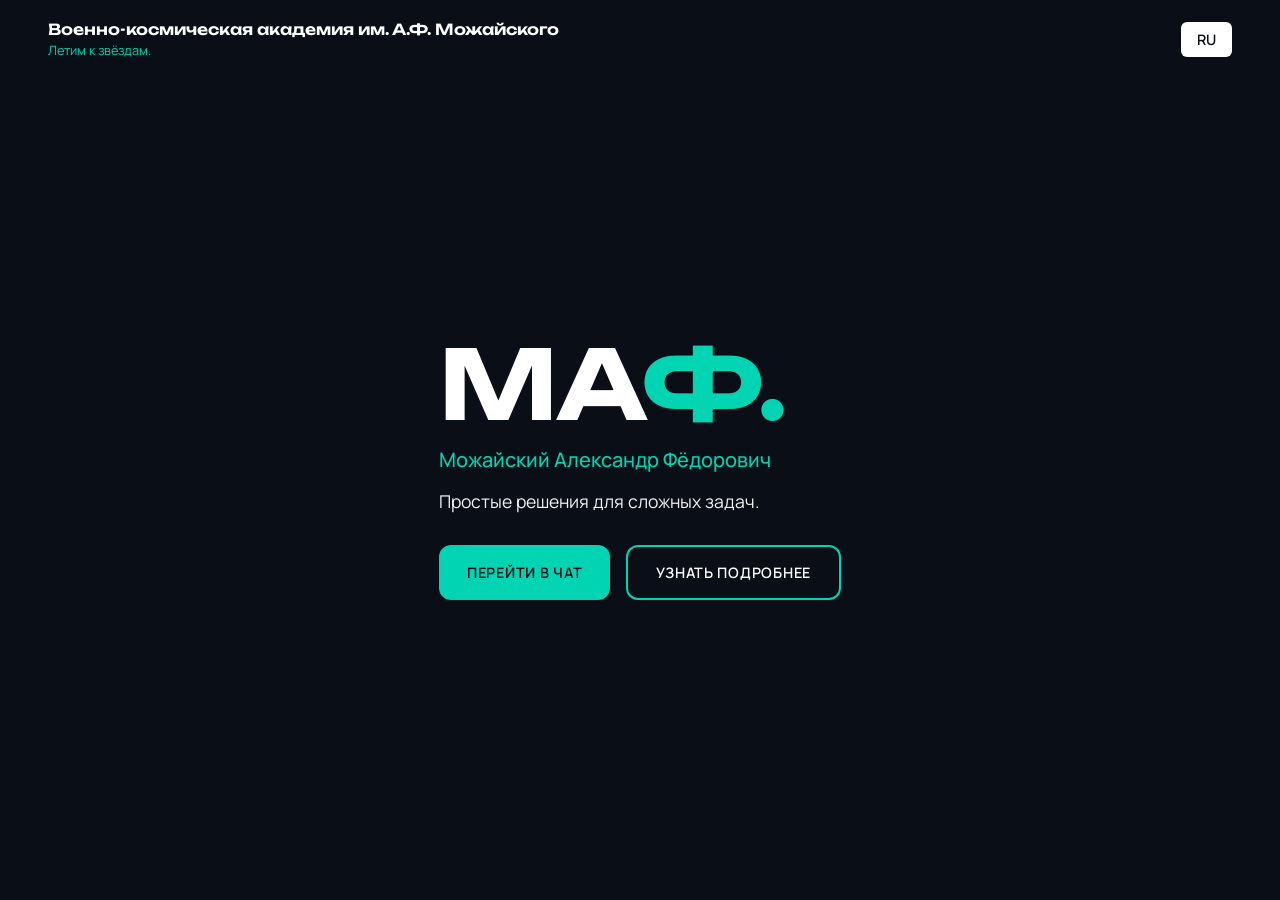
==== cmd/server/static/index.html @ b03afdb4 "111" ====
<!DOCTYPE html>
<html lang="ru">
<head>
  <meta charset="UTF-8" />
  <meta name="viewport" content="width=device-width, initial-scale=1.0" />
  <title>Военно-космическая академия им. А.Ф. Можайского</title>
  <link rel="preconnect" href="https://fonts.googleapis.com" />
  <link rel="preconnect" href="https://fonts.gstatic.com" crossorigin />
  <link href="https://fonts.googleapis.com/css2?family=Unbounded:wght@400;600;700&family=Manrope:wght@400;500;600&display=swap" rel="stylesheet" />
  <link rel="stylesheet" href="styles.css" />
</head>
<body>
  <!-- Экран: лендинг -->
  <div class="screen screen--landing" id="screen-landing">
    <header class="header">
      <div class="header__logo">
        <div class="logo-text">
          <span class="logo-title">Военно-космическая академия им. А.Ф. Можайского</span>
          <span class="logo-tagline">Летим к звёздам.</span>
        </div>
      </div>
      <div class="header__lang">
        <button type="button" class="lang-btn" aria-label="Язык">RU</button>
      </div>
    </header>

    <main class="hero">
      <section class="hero__content">
        <h1 class="hero__title">
          <span class="hero__title-ma">МА</span><span class="hero__title-f">Ф.</span>
        </h1>
        <p class="hero__subtitle">Можайский Александр Фёдорович</p>
        <p class="hero__desc">Простые решения для сложных задач.</p>
        <div class="hero__actions">
          <button type="button" class="btn btn--primary" id="btn-go-chat">ПЕРЕЙТИ В ЧАТ</button>
          <button type="button" class="btn btn--outline">УЗНАТЬ ПОДРОБНЕЕ</button>
        </div>
      </section>
    </main>
  </div>

  <!-- Экран: чат -->
  <div class="screen screen--chat" id="screen-chat" hidden>
    <header class="chat-header">
      <button type="button" class="chat-header__back" id="close-chat" aria-label="Назад">
        <svg width="24" height="24" viewBox="0 0 24 24" fill="none" stroke="currentColor" stroke-width="2"><path d="M19 12H5M12 19l-7-7 7-7"/></svg>
        Назад
      </button>
      <span class="chat-header__title">Чат с МАФ</span>
    </header>
    <div class="chat__messages" id="chat-messages">
      <div class="msg msg--bot">
        <span class="msg__text">Здравствуйте! Задайте вопрос — постараюсь помочь. Голосом: скажите «старт» — начнётся запись, «стоп» — отправится в чат и прозвучит ответ.</span>
      </div>
    </div>
    <form class="chat__form" id="chat-form">
      <button type="button" class="chat__voice" id="chat-voice" aria-label="старт — запись, стоп — отправить" title="старт — начать запись, стоп — отправить в чат">
        <svg width="24" height="24" viewBox="0 0 24 24" fill="none" stroke="currentColor" stroke-width="2"><path d="M12 1a3 3 0 0 0-3 3v8a3 3 0 0 0 6 0V4a3 3 0 0 0-3-3z"/><path d="M19 10v2a7 7 0 0 1-14 0v-2M12 19v4M8 23h8"/></svg>
      </button>
      <textarea class="chat__input" id="chat-input" placeholder="Введите сообщение или нажмите микрофон и говорите..." rows="1" maxlength="2000"></textarea>
      <button type="submit" class="chat__send" aria-label="Отправить">
        <svg width="24" height="24" viewBox="0 0 24 24" fill="none" stroke="currentColor" stroke-width="2"><path d="M22 2L11 13M22 2l-7 20-4-9-9-4 20-7z"/></svg>
      </button>
    </form>
  </div>

  <script src="main.js"></script>
</body>
</html>
---- cmd/server/static/styles.css ----
:root {
  --bg-dark: #0a0e17;
  --bg-card: #0f1623;
  --text: #ffffff;
  --accent: #00d4b2;
  --accent-dim: rgba(0, 212, 178, 0.15);
  --nav-hover: rgba(255, 255, 255, 0.85);
  --font-display: "Unbounded", sans-serif;
  --font-body: "Manrope", sans-serif;
}

*,
*::before,
*::after {
  box-sizing: border-box;
}

html {
  font-size: 16px;
  height: 100%;
  overflow: hidden;
  position: fixed;
  width: 100%;
}

body {
  margin: 0;
  height: 100vh;
  max-height: 100vh;
  overflow: hidden;
  position: fixed;
  width: 100%;
  top: 0;
  left: 0;
  font-family: var(--font-body);
  color: var(--text);
  background: var(--bg-dark);
  touch-action: pan-x pan-y;
}

/* Экраны: только один виден */
.screen {
  position: fixed;
  inset: 0;
  width: 100%;
  height: 100vh;
  overflow: hidden;
  display: flex;
  flex-direction: column;
}

.screen--chat {
  display: none;
  background: var(--bg-dark);
}

.screen--chat.is-active {
  display: flex;
}

.screen--landing {
  display: flex;
  flex-direction: column;
}

.screen--landing.is-hidden {
  display: none;
}

/* ----- Header ----- */
.header {
  position: fixed;
  top: 0;
  left: 0;
  right: 0;
  z-index: 100;
  display: flex;
  align-items: center;
  justify-content: space-between;
  padding: 1.25rem 3rem;
  background: linear-gradient(to bottom, rgba(10, 14, 23, 0.95) 0%, transparent 100%);
}

.header__logo {
  display: flex;
  align-items: center;
  gap: 1rem;
}

.logo-text {
  display: flex;
  flex-direction: column;
}

.logo-title {
  font-family: var(--font-display);
  font-weight: 600;
  font-size: 0.95rem;
  line-height: 1.25;
  color: var(--text);
}

.logo-tagline {
  font-size: 0.8rem;
  color: var(--accent);
  margin-top: 0.15rem;
}

.header__lang .lang-btn {
  background: var(--text);
  color: var(--bg-dark);
  border: none;
  padding: 0.5rem 1rem;
  border-radius: 6px;
  font-family: var(--font-body);
  font-weight: 600;
  font-size: 0.9rem;
  cursor: pointer;
  transition: opacity 0.2s;
}

.header__lang .lang-btn:hover {
  opacity: 0.9;
}

/* ----- Hero ----- */
.screen--landing .hero {
  flex: 1;
  min-height: 0;
  display: flex;
  align-items: center;
  padding: 6rem 3rem 4rem;
  max-width: 700px;
  margin: 0 auto;
  overflow: hidden;
}

.hero__content {
  position: relative;
  z-index: 2;
}

.hero__title {
  margin: 0 0 0.5rem;
  font-family: var(--font-display);
  font-weight: 700;
  font-size: clamp(3.5rem, 8vw, 6rem);
  line-height: 1.1;
  letter-spacing: -0.02em;
}

.hero__title-ma {
  color: var(--text);
}

.hero__title-f {
  color: var(--accent);
}

.hero__subtitle {
  margin: 0 0 1rem;
  font-size: 1.25rem;
  color: var(--accent);
  font-weight: 500;
}

.hero__desc {
  margin: 0 0 2rem;
  font-size: 1.1rem;
  color: var(--text);
  opacity: 0.95;
}

.hero__actions {
  display: flex;
  flex-wrap: wrap;
  gap: 1rem;
}

.btn {
  display: inline-block;
  padding: 1rem 1.75rem;
  border-radius: 12px;
  font-family: var(--font-body);
  font-weight: 600;
  font-size: 0.9rem;
  letter-spacing: 0.05em;
  text-decoration: none;
  transition: transform 0.2s, box-shadow 0.2s;
  cursor: pointer;
  border: none;
}

.btn:hover {
  transform: translateY(-2px);
}

.btn--primary {
  background: var(--accent);
  color: var(--bg-dark);
  border: none;
}

.btn--primary:hover {
  box-shadow: 0 8px 24px var(--accent-dim);
}

.btn--outline {
  background: transparent;
  color: var(--text);
  border: 2px solid var(--accent);
}

.btn--outline:hover {
  box-shadow: 0 0 20px var(--accent-dim);
}

/* ----- Чат ----- */
.chat-header {
  display: flex;
  align-items: center;
  gap: 1rem;
  padding: 1rem 1.5rem;
  background: var(--bg-card);
  border-bottom: 1px solid rgba(255, 255, 255, 0.08);
  flex-shrink: 0;
}

.chat-header__back {
  display: inline-flex;
  align-items: center;
  gap: 0.5rem;
  background: none;
  border: none;
  color: var(--accent);
  font-family: var(--font-body);
  font-size: 0.95rem;
  cursor: pointer;
  padding: 0.4rem 0;
  transition: opacity 0.2s;
}

.chat-header__back:hover {
  opacity: 0.9;
}

.chat-header__title {
  font-family: var(--font-display);
  font-weight: 600;
  font-size: 1.1rem;
}

.chat__messages {
  flex: 1;
  min-height: 0;
  overflow-y: auto;
  padding: 1rem 1.5rem;
  display: flex;
  flex-direction: column;
  gap: 1rem;
}

.msg {
  max-width: 85%;
  padding: 0.75rem 1rem;
  border-radius: 12px;
  line-height: 1.45;
}

.msg--bot {
  align-self: flex-start;
  background: var(--bg-card);
  border: 1px solid rgba(255, 255, 255, 0.06);
}

.msg--user {
  align-self: flex-end;
  background: var(--accent-dim);
  border: 1px solid rgba(0, 212, 178, 0.3);
  color: var(--text);
}

.msg__text {
  white-space: pre-wrap;
  word-break: break-word;
}

.chat__form {
  flex-shrink: 0;
  display: flex;
  gap: 0.75rem;
  padding: 1rem 1.5rem;
  background: var(--bg-card);
  border-top: 1px solid rgba(255, 255, 255, 0.08);
  align-items: flex-end;
}

.chat__input {
  flex: 1;
  min-height: 44px;
  max-height: 120px;
  padding: 0.75rem 1rem;
  border-radius: 12px;
  border: 1px solid rgba(255, 255, 255, 0.15);
  background: rgba(255, 255, 255, 0.05);
  color: var(--text);
  font-family: var(--font-body);
  font-size: 1rem;
  resize: none;
  transition: border-color 0.2s;
}

.chat__input::placeholder {
  color: rgba(255, 255, 255, 0.4);
}

.chat__input:focus {
  outline: none;
  border-color: var(--accent);
}

.chat__voice {
  flex-shrink: 0;
  width: 44px;
  height: 44px;
  border-radius: 12px;
  border: 1px solid rgba(255, 255, 255, 0.2);
  background: rgba(255, 255, 255, 0.08);
  color: var(--text);
  cursor: pointer;
  display: flex;
  align-items: center;
  justify-content: center;
  transition: background 0.2s, color 0.2s, border-color 0.2s;
}

.chat__voice:hover {
  background: rgba(255, 255, 255, 0.12);
  border-color: rgba(255, 255, 255, 0.3);
}

.chat__voice--active {
  background: rgba(255, 0, 0, 0.25);
  border-color: rgba(255, 80, 80, 0.6);
  color: #ff6b6b;
}

.chat__voice--recording {
  background: rgba(255, 0, 0, 0.35);
  border-color: #ff4444;
  color: #ff8888;
  animation: pulse-mic 1s ease-in-out infinite;
}

@keyframes pulse-mic {
  50% { opacity: 0.85; }
}

.chat__send {
  flex-shrink: 0;
  width: 44px;
  height: 44px;
  border-radius: 12px;
  border: none;
  background: var(--accent);
  color: var(--bg-dark);
  cursor: pointer;
  display: flex;
  align-items: center;
  justify-content: center;
  transition: opacity 0.2s, transform 0.2s;
}

.chat__send:hover {
  opacity: 0.95;
  transform: scale(1.05);
}

.chat__send:disabled {
  opacity: 0.5;
  cursor: not-allowed;
  transform: none;
}

/* ----- Responsive ----- */
@media (max-width: 1024px) {
  .screen--landing .hero {
    text-align: center;
    padding-top: 5rem;
  }

  .hero__actions {
    justify-content: center;
  }

  .header {
    padding: 1rem 1.5rem;
  }
}

@media (max-width: 640px) {
  .header__logo .logo-title {
    font-size: 0.8rem;
  }

  .screen--landing .hero {
    padding: 5rem 1.5rem 3rem;
  }

  .hero__title {
    font-size: 3rem;
  }

  .btn {
    width: 100%;
    text-align: center;
  }
}
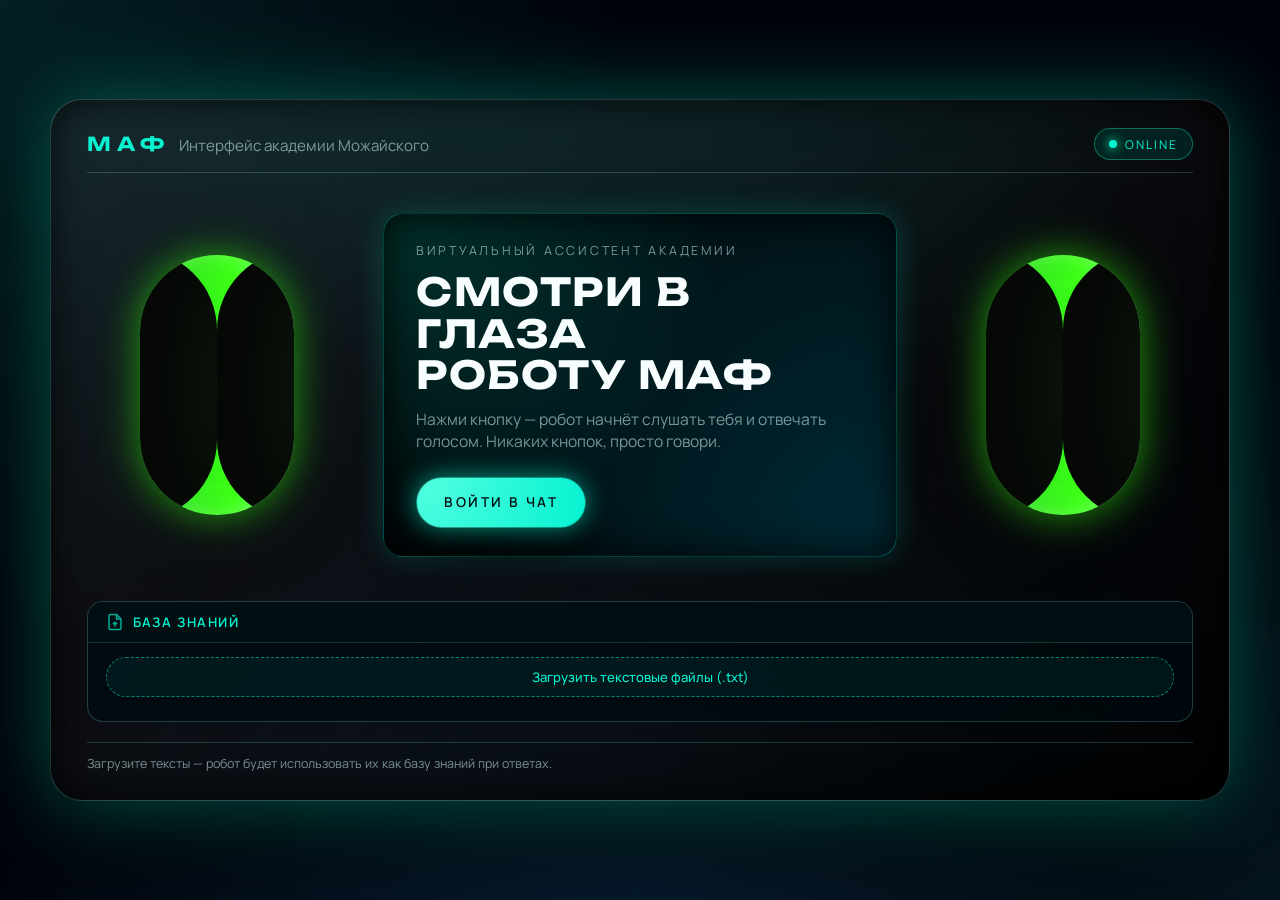
==== commit 2a0e03c0: "111" ====
--- a/cmd/server/static/index.html
+++ b/cmd/server/static/index.html
@@ -3,7 +3,7 @@
 <head>
   <meta charset="UTF-8" />
   <meta name="viewport" content="width=device-width, initial-scale=1.0" />
-  <title>Военно-космическая академия им. А.Ф. Можайского</title>
+  <title>МАФ — Голосовой ассистент</title>
   <link rel="preconnect" href="https://fonts.googleapis.com" />
   <link rel="preconnect" href="https://fonts.gstatic.com" crossorigin />
   <link href="https://fonts.googleapis.com/css2?family=Unbounded:wght@400;600;700&family=Manrope:wght@400;500;600&display=swap" rel="stylesheet" />
@@ -12,56 +12,132 @@
 <body>
   <!-- Экран: лендинг -->
   <div class="screen screen--landing" id="screen-landing">
-    <header class="header">
-      <div class="header__logo">
-        <div class="logo-text">
-          <span class="logo-title">Военно-космическая академия им. А.Ф. Можайского</span>
-          <span class="logo-tagline">Летим к звёздам.</span>
+    <div class="robot-layout">
+      <header class="robot-header">
+        <div class="robot-header__brand">
+          <span class="robot-header__abbr">МАФ</span>
+          <span class="robot-header__title">Интерфейс академии Можайского</span>
+        </div>
+        <div class="robot-header__status">
+          <span class="robot-header__status-dot"></span>
+          ONLINE
+        </div>
+      </header>
+
+      <div class="robot-face">
+        <div class="robot-face__eye robot-face__eye--left">
+          <div class="eye" aria-hidden="true">
+            <div class="eye__inner">
+              <div class="eye__iris"><div class="eye__pupil"><span class="eye__highlight"></span></div></div>
+              <div class="eye__glow"></div>
+            </div>
+            <div class="eye__lid eye__lid--top"></div>
+            <div class="eye__lid eye__lid--bottom"></div>
+          </div>
+        </div>
+
+        <main class="robot-face__center">
+          <p class="robot-face__label">Виртуальный ассистент академии</p>
+          <h1 class="robot-face__title">Смотри в глаза<br />роботу МАФ</h1>
+          <p class="robot-face__subtitle">
+            Нажми кнопку — робот начнёт слушать тебя и отвечать голосом.
+            Никаких кнопок, просто говори.
+          </p>
+          <div class="robot-face__actions">
+            <button type="button" class="btn btn--primary" id="btn-go-chat">ВОЙТИ В ЧАТ</button>
+          </div>
+        </main>
+
+        <div class="robot-face__eye robot-face__eye--right">
+          <div class="eye" aria-hidden="true">
+            <div class="eye__inner">
+              <div class="eye__iris"><div class="eye__pupil"><span class="eye__highlight"></span></div></div>
+              <div class="eye__glow"></div>
+            </div>
+            <div class="eye__lid eye__lid--top"></div>
+            <div class="eye__lid eye__lid--bottom"></div>
+          </div>
         </div>
       </div>
-      <div class="header__lang">
-        <button type="button" class="lang-btn" aria-label="Язык">RU</button>
+
+      <div class="upload-section" id="upload-section">
+        <div class="upload-header">
+          <svg width="18" height="18" viewBox="0 0 24 24" fill="none" stroke="currentColor" stroke-width="2">
+            <path d="M14 2H6a2 2 0 0 0-2 2v16a2 2 0 0 0 2 2h12a2 2 0 0 0 2-2V8z"/>
+            <polyline points="14 2 14 8 20 8"/>
+            <line x1="12" y1="18" x2="12" y2="12"/>
+            <line x1="9" y1="15" x2="12" y2="12"/>
+            <line x1="15" y1="15" x2="12" y2="12"/>
+          </svg>
+          <span class="upload-header__title">База знаний</span>
+          <span class="upload-header__count" id="upload-count"></span>
+        </div>
+        <div class="upload-body">
+          <input type="file" id="file-input" accept=".txt,.md,.text" multiple hidden />
+          <button type="button" class="upload-btn" id="btn-upload">
+            Загрузить текстовые файлы (.txt)
+          </button>
+          <ul class="upload-list" id="upload-list"></ul>
+        </div>
       </div>
-    </header>
 
-    <main class="hero">
-      <section class="hero__content">
-        <h1 class="hero__title">
-          <span class="hero__title-ma">МА</span><span class="hero__title-f">Ф.</span>
-        </h1>
-        <p class="hero__subtitle">Можайский Александр Фёдорович</p>
-        <p class="hero__desc">Простые решения для сложных задач.</p>
-        <div class="hero__actions">
-          <button type="button" class="btn btn--primary" id="btn-go-chat">ПЕРЕЙТИ В ЧАТ</button>
-          <button type="button" class="btn btn--outline">УЗНАТЬ ПОДРОБНЕЕ</button>
-        </div>
-      </section>
-    </main>
+      <footer class="robot-footer">
+        <span class="robot-footer__hint">
+          Загрузите тексты — робот будет использовать их как базу знаний при ответах.
+        </span>
+      </footer>
+    </div>
   </div>
 
-  <!-- Экран: чат -->
+  <!-- Экран: голосовой диалог — лицо робота (глаза + рот) -->
   <div class="screen screen--chat" id="screen-chat" hidden>
-    <header class="chat-header">
-      <button type="button" class="chat-header__back" id="close-chat" aria-label="Назад">
-        <svg width="24" height="24" viewBox="0 0 24 24" fill="none" stroke="currentColor" stroke-width="2"><path d="M19 12H5M12 19l-7-7 7-7"/></svg>
-        Назад
-      </button>
-      <span class="chat-header__title">Чат с МАФ</span>
-    </header>
-    <div class="chat__messages" id="chat-messages">
-      <div class="msg msg--bot">
-        <span class="msg__text">Здравствуйте! Задайте вопрос — постараюсь помочь. Голосом: скажите «старт» — начнётся запись, «стоп» — отправится в чат и прозвучит ответ.</span>
+    <div class="robot-layout robot-layout--voice">
+      <header class="robot-header">
+        <button type="button" class="voice-back" id="close-chat" aria-label="Назад">
+          <svg width="20" height="20" viewBox="0 0 24 24" fill="none" stroke="currentColor" stroke-width="2">
+            <path d="M19 12H5M12 19l-7-7 7-7"/>
+          </svg>
+        </button>
+        <div class="robot-header__status">
+          <span class="robot-header__status-dot"></span>
+          <span id="robot-state-label">READY</span>
+        </div>
+      </header>
+
+      <div class="robot-voice-face" id="robot-face">
+        <div class="robot-face__eye robot-face__eye--left">
+          <div class="eye" aria-hidden="true">
+            <div class="eye__inner">
+              <div class="eye__iris"><div class="eye__pupil"><span class="eye__highlight"></span></div></div>
+              <div class="eye__glow"></div>
+            </div>
+            <div class="eye__lid eye__lid--top"></div>
+            <div class="eye__lid eye__lid--bottom"></div>
+          </div>
+        </div>
+
+        <div class="robot-voice-center">
+          <div class="robot-mouth" id="robot-mouth">
+            <div class="mouth-curve" aria-hidden="true"></div>
+          </div>
+          <div class="robot-voice-footer">
+            <p class="robot-status" id="robot-status">Подключаюсь…</p>
+            <p class="robot-heard" id="robot-heard"></p>
+          </div>
+        </div>
+
+        <div class="robot-face__eye robot-face__eye--right">
+          <div class="eye" aria-hidden="true">
+            <div class="eye__inner">
+              <div class="eye__iris"><div class="eye__pupil"><span class="eye__highlight"></span></div></div>
+              <div class="eye__glow"></div>
+            </div>
+            <div class="eye__lid eye__lid--top"></div>
+            <div class="eye__lid eye__lid--bottom"></div>
+          </div>
+        </div>
       </div>
     </div>
-    <form class="chat__form" id="chat-form">
-      <button type="button" class="chat__voice" id="chat-voice" aria-label="старт — запись, стоп — отправить" title="старт — начать запись, стоп — отправить в чат">
-        <svg width="24" height="24" viewBox="0 0 24 24" fill="none" stroke="currentColor" stroke-width="2"><path d="M12 1a3 3 0 0 0-3 3v8a3 3 0 0 0 6 0V4a3 3 0 0 0-3-3z"/><path d="M19 10v2a7 7 0 0 1-14 0v-2M12 19v4M8 23h8"/></svg>
-      </button>
-      <textarea class="chat__input" id="chat-input" placeholder="Введите сообщение или нажмите микрофон и говорите..." rows="1" maxlength="2000"></textarea>
-      <button type="submit" class="chat__send" aria-label="Отправить">
-        <svg width="24" height="24" viewBox="0 0 24 24" fill="none" stroke="currentColor" stroke-width="2"><path d="M22 2L11 13M22 2l-7 20-4-9-9-4 20-7z"/></svg>
-      </button>
-    </form>
   </div>
 
   <script src="main.js"></script>
--- a/cmd/server/static/styles.css
+++ b/cmd/server/static/styles.css
@@ -1,12 +1,18 @@
 :root {
-  --bg-dark: #0a0e17;
-  --bg-card: #0f1623;
-  --text: #ffffff;
-  --accent: #00d4b2;
-  --accent-dim: rgba(0, 212, 178, 0.15);
-  --nav-hover: rgba(255, 255, 255, 0.85);
-  --font-display: "Unbounded", sans-serif;
-  --font-body: "Manrope", sans-serif;
+  --bg-dark: #050814;
+  --bg-dark-soft: #080d1f;
+  --bg-card: rgba(7, 14, 30, 0.96);
+  --border-soft: rgba(0, 255, 213, 0.18);
+  --text: #f8feff;
+  --text-muted: rgba(199, 232, 232, 0.6);
+  --accent: #06f2d1;
+  --accent-soft: rgba(6, 242, 209, 0.18);
+  --accent-strong: #00d4b2;
+  --eye-glow: rgba(57, 255, 20, 0.6);
+  --eye-core: #0afdd9;
+  --eye-ring: #0a8192;
+  --font-display: "Unbounded", system-ui, -apple-system, BlinkMacSystemFont, sans-serif;
+  --font-body: "Manrope", system-ui, -apple-system, BlinkMacSystemFont, sans-serif;
 }
 
 *,
@@ -15,404 +21,773 @@
   box-sizing: border-box;
 }
 
-html {
-  font-size: 16px;
-  height: 100%;
-  overflow: hidden;
-  position: fixed;
-  width: 100%;
-}
-
+html,
 body {
   margin: 0;
-  height: 100vh;
-  max-height: 100vh;
-  overflow: hidden;
-  position: fixed;
+  padding: 0;
   width: 100%;
-  top: 0;
-  left: 0;
+  height: 100%;
+}
+
+body {
   font-family: var(--font-body);
   color: var(--text);
-  background: var(--bg-dark);
+  background:
+    radial-gradient(circle at 0% 0%, #042024 0, transparent 40%),
+    radial-gradient(circle at 100% 100%, #041520 0, transparent 40%),
+    radial-gradient(circle at 50% 120%, #08263d 0, transparent 55%),
+    #01030b;
+  display: flex;
+  align-items: stretch;
+  justify-content: stretch;
+  overflow: hidden;
   touch-action: pan-x pan-y;
 }
 
-/* Экраны: только один виден */
+/* ===== Экраны ===== */
 .screen {
   position: fixed;
   inset: 0;
-  width: 100%;
-  height: 100vh;
-  overflow: hidden;
-  display: flex;
-  flex-direction: column;
+  display: flex;
+  align-items: center;
+  justify-content: center;
+  padding: 1.5rem;
+}
+
+.screen--landing {
+  background: transparent;
+}
+
+.screen--landing.is-hidden {
+  display: none;
 }
 
 .screen--chat {
   display: none;
-  background: var(--bg-dark);
+  background: transparent;
 }
 
 .screen--chat.is-active {
   display: flex;
 }
 
-.screen--landing {
+/* ===== Общая рамка «головы» робота ===== */
+.robot-layout {
+  position: relative;
+  width: min(1180px, 100%);
+  max-height: 720px;
+  border-radius: 32px;
+  padding: 1.75rem 2.25rem;
+  background:
+    radial-gradient(circle at 50% -40%, rgba(6, 242, 209, 0.16), transparent 55%),
+    linear-gradient(145deg, rgba(255, 255, 255, 0.08), rgba(0, 0, 0, 0.9));
+  border: 1px solid rgba(151, 255, 248, 0.2);
+  box-shadow:
+    0 0 80px rgba(0, 255, 213, 0.32),
+    0 40px 120px rgba(0, 0, 0, 0.9),
+    inset 0 0 40px rgba(0, 0, 0, 0.8);
+  overflow: hidden;
   display: flex;
   flex-direction: column;
-}
-
-.screen--landing.is-hidden {
-  display: none;
-}
-
-/* ----- Header ----- */
-.header {
-  position: fixed;
-  top: 0;
-  left: 0;
-  right: 0;
-  z-index: 100;
+  gap: 1.25rem;
+}
+
+.robot-layout--voice {
+  max-height: 680px;
+  justify-content: stretch;
+}
+
+/* ===== Верхняя панель ===== */
+.robot-header {
   display: flex;
   align-items: center;
   justify-content: space-between;
-  padding: 1.25rem 3rem;
-  background: linear-gradient(to bottom, rgba(10, 14, 23, 0.95) 0%, transparent 100%);
-}
-
-.header__logo {
-  display: flex;
-  align-items: center;
-  gap: 1rem;
-}
-
-.logo-text {
+  gap: 1.5rem;
+  padding-bottom: 0.75rem;
+  border-bottom: 1px solid rgba(151, 255, 248, 0.19);
+  flex-shrink: 0;
+}
+
+.robot-header__brand {
+  display: flex;
+  align-items: baseline;
+  gap: 0.6rem;
+}
+
+.robot-header__abbr {
+  font-family: var(--font-display);
+  font-weight: 700;
+  font-size: 1.2rem;
+  letter-spacing: 0.3em;
+  text-transform: uppercase;
+  color: var(--accent);
+}
+
+.robot-header__title {
+  font-size: 0.95rem;
+  color: var(--text-muted);
+}
+
+.robot-header__status {
+  display: inline-flex;
+  align-items: center;
+  gap: 0.5rem;
+  padding: 0.4rem 0.9rem;
+  border-radius: 999px;
+  background: rgba(2, 40, 39, 0.78);
+  border: 1px solid rgba(18, 255, 206, 0.35);
+  font-size: 0.75rem;
+  letter-spacing: 0.16em;
+  text-transform: uppercase;
+  color: var(--accent);
+}
+
+.robot-header__status-dot {
+  width: 8px;
+  height: 8px;
+  border-radius: 50%;
+  background: var(--accent);
+  box-shadow: 0 0 10px var(--accent), 0 0 22px var(--eye-glow);
+}
+
+/* Кнопка «Назад» в голосовом режиме */
+.voice-back {
+  display: inline-flex;
+  align-items: center;
+  justify-content: center;
+  width: 40px;
+  height: 40px;
+  border-radius: 50%;
+  background: rgba(4, 31, 39, 0.85);
+  border: 1px solid rgba(6, 242, 209, 0.5);
+  color: var(--accent);
+  cursor: pointer;
+  transition:
+    background 0.2s ease-out,
+    border-color 0.2s ease-out,
+    box-shadow 0.2s ease-out;
+}
+
+.voice-back:hover {
+  background: rgba(6, 242, 209, 0.15);
+  border-color: rgba(6, 242, 209, 0.9);
+  box-shadow: 0 0 20px rgba(6, 242, 209, 0.4);
+}
+
+/* ===== Лендинг: центральная область с текстом ===== */
+.robot-face {
+  flex: 1;
+  display: grid;
+  grid-template-columns: minmax(0, 260px) minmax(0, 1fr) minmax(0, 260px);
+  align-items: center;
+  gap: 2.25rem;
+  padding: 1.25rem 0 1.5rem;
+}
+
+.robot-face__eye {
+  display: flex;
+  align-items: center;
+  justify-content: center;
+  overflow: visible;
+}
+
+.robot-face__eye--left {
+  justify-content: flex-start;
+}
+
+.robot-face__eye--right {
+  justify-content: flex-end;
+}
+
+.robot-face__center {
+  position: relative;
+  align-self: stretch;
   display: flex;
   flex-direction: column;
-}
-
-.logo-title {
+  justify-content: center;
+  padding: 1.75rem 2rem;
+  border-radius: 20px;
+  background:
+    radial-gradient(circle at 0% 0%, rgba(6, 242, 209, 0.2), transparent 55%),
+    radial-gradient(circle at 100% 100%, rgba(0, 48, 61, 0.9), rgba(0, 0, 0, 0.9));
+  border: 1px solid var(--border-soft);
+  box-shadow:
+    inset 0 0 40px rgba(0, 0, 0, 0.85),
+    0 0 30px rgba(0, 255, 213, 0.18);
+}
+
+.robot-face__label {
+  margin: 0 0 0.75rem;
+  font-size: 0.78rem;
+  letter-spacing: 0.22em;
+  text-transform: uppercase;
+  color: var(--text-muted);
+}
+
+.robot-face__title {
+  margin: 0 0 0.75rem;
   font-family: var(--font-display);
-  font-weight: 600;
-  font-size: 0.95rem;
-  line-height: 1.25;
-  color: var(--text);
-}
-
-.logo-tagline {
-  font-size: 0.8rem;
-  color: var(--accent);
-  margin-top: 0.15rem;
-}
-
-.header__lang .lang-btn {
-  background: var(--text);
-  color: var(--bg-dark);
-  border: none;
-  padding: 0.5rem 1rem;
-  border-radius: 6px;
+  font-weight: 700;
+  font-size: clamp(2.2rem, 3vw, 2.8rem);
+  letter-spacing: 0.04em;
+  text-transform: uppercase;
+  line-height: 1.08;
+}
+
+.robot-face__subtitle {
+  margin: 0 0 1.6rem;
+  font-size: 0.98rem;
+  color: var(--text-muted);
+  max-width: 32rem;
+}
+
+.robot-face__actions {
+  display: flex;
+  flex-wrap: wrap;
+  gap: 0.9rem;
+}
+
+/* ===== Кнопки ===== */
+.btn {
+  position: relative;
+  display: inline-flex;
+  align-items: center;
+  justify-content: center;
+  gap: 0.5rem;
+  padding: 0.95rem 1.7rem;
+  border-radius: 999px;
   font-family: var(--font-body);
   font-weight: 600;
-  font-size: 0.9rem;
+  font-size: 0.85rem;
+  text-transform: uppercase;
+  letter-spacing: 0.18em;
+  border: 1px solid transparent;
   cursor: pointer;
-  transition: opacity 0.2s;
-}
-
-.header__lang .lang-btn:hover {
-  opacity: 0.9;
-}
-
-/* ----- Hero ----- */
-.screen--landing .hero {
+  background: none;
+  color: var(--text);
+  transition:
+    transform 0.18s ease-out,
+    box-shadow 0.18s ease-out,
+    background 0.18s ease-out,
+    border-color 0.18s ease-out,
+    color 0.18s ease-out;
+}
+
+.btn--primary {
+  background: radial-gradient(circle at 0% 0%, #53ffe0, #06f2d1);
+  color: #001213;
+  border-color: rgba(0, 0, 0, 0.4);
+  box-shadow:
+    0 0 25px rgba(6, 242, 209, 0.6),
+    0 16px 40px rgba(0, 0, 0, 0.95);
+}
+
+.btn--primary:hover {
+  transform: translateY(-1px) scale(1.01);
+  box-shadow:
+    0 0 35px rgba(6, 242, 209, 0.85),
+    0 24px 60px rgba(0, 0, 0, 0.98);
+}
+
+/* ===== Глаза в стиле референса: «таблетка», ярко-зелёные, тёмный зрачок и блик ===== */
+.eye {
+  position: relative;
+  width: 280px;
+  height: 154px;
+  border-radius: 999px;
+  background: linear-gradient(180deg, #5eff5e 0%, #39ff14 40%, #2ed12e 100%);
+  box-shadow:
+    0 0 40px rgba(57, 255, 20, 0.6),
+    0 0 80px rgba(0, 0, 0, 0.4),
+    inset 0 2px 20px rgba(255, 255, 255, 0.25);
+  overflow: hidden;
+  transition: box-shadow 0.6s ease-out;
+  transform: rotate(90deg);
+}
+
+.eye__inner {
+  position: absolute;
+  inset: 12%;
+  border-radius: 999px;
+  display: flex;
+  align-items: center;
+  justify-content: center;
+}
+
+.eye__iris {
+  position: relative;
+  width: 100%;
+  height: 100%;
+  border-radius: 999px;
+  display: flex;
+  align-items: center;
+  justify-content: center;
+}
+
+.eye__pupil {
+  position: relative;
+  width: 38%;
+  height: 58%;
+  border-radius: 999px;
+  background: linear-gradient(160deg, #1a1a1a 0%, #0d0d0d 50%, #000000 100%);
+  box-shadow: inset 0 2px 8px rgba(0, 0, 0, 0.8);
+  transform: translateY(8%);
+  display: flex;
+  align-items: flex-start;
+  justify-content: flex-start;
+}
+
+.eye__highlight {
+  position: absolute;
+  top: 18%;
+  left: 22%;
+  width: 28%;
+  height: 22%;
+  border-radius: 999px;
+  background: rgba(255, 255, 255, 0.95);
+  box-shadow: 0 0 6px rgba(255, 255, 255, 0.8);
+}
+
+.eye__glow {
+  position: absolute;
+  inset: 0;
+  border-radius: 999px;
+  box-shadow: 0 0 35px rgba(57, 255, 20, 0.5);
+  mix-blend-mode: screen;
+  opacity: 0.5;
+  pointer-events: none;
+}
+
+/* Веки для анимации моргания (под форму «таблетки») */
+.eye__lid {
+  position: absolute;
+  left: -2%;
+  width: 104%;
+  height: 52%;
+  background: radial-gradient(ellipse 80% 100% at 50% 0%, #0a120a 0%, #050805 70%);
+  transform-origin: center bottom;
+  animation: blink-top 3s ease-in-out infinite;
+}
+
+.eye__lid--top {
+  top: -2%;
+  border-bottom-left-radius: 999px;
+  border-bottom-right-radius: 999px;
+}
+
+.eye__lid--bottom {
+  bottom: -2%;
+  border-top-left-radius: 999px;
+  border-top-right-radius: 999px;
+  transform-origin: center top;
+  animation-name: blink-bottom;
+}
+
+@keyframes blink-top {
+  0%, 88% { transform: translateY(-100%); }
+  92%, 96% { transform: translateY(0%); }
+  100% { transform: translateY(-100%); }
+}
+
+@keyframes blink-bottom {
+  0%, 88% { transform: translateY(100%); }
+  92%, 96% { transform: translateY(0%); }
+  100% { transform: translateY(100%); }
+}
+
+/* Усиленное свечение глаз при слушании / говорении */
+.is-listening .eye {
+  box-shadow:
+    0 0 55px rgba(57, 255, 20, 0.85),
+    0 0 100px rgba(57, 255, 20, 0.35),
+    inset 0 2px 20px rgba(255, 255, 255, 0.3);
+}
+
+.is-speaking .eye {
+  box-shadow:
+    0 0 60px rgba(57, 255, 20, 1),
+    0 0 120px rgba(57, 255, 20, 0.45),
+    inset 0 2px 20px rgba(255, 255, 255, 0.35);
+}
+
+.is-processing .eye {
+  box-shadow:
+    0 0 45px rgba(57, 255, 20, 0.7),
+    0 0 90px rgba(0, 0, 0, 0.5),
+    inset 0 2px 20px rgba(255, 255, 255, 0.2);
+}
+
+/* ===== Голосовой экран: лицо робота ===== */
+.robot-voice-face {
   flex: 1;
+  display: grid;
+  grid-template-columns: minmax(0, 260px) minmax(0, 1fr) minmax(0, 260px);
+  align-items: center;
+  gap: 2.25rem;
+  padding: 1rem 0 1.5rem;
+}
+
+.robot-voice-center {
+  display: flex;
+  flex-direction: column;
+  align-items: center;
+  justify-content: flex-start;
+  padding: 1.5rem 1.5rem 1.25rem;
   min-height: 0;
-  display: flex;
-  align-items: center;
-  padding: 6rem 3rem 4rem;
-  max-width: 700px;
-  margin: 0 auto;
+}
+
+.robot-voice-center .robot-mouth {
+  flex: 1;
+  display: flex;
+  align-items: center;
+  justify-content: center;
+  min-height: 100px;
+}
+
+.robot-voice-footer {
+  flex-shrink: 0;
+  margin-top: auto;
+  display: flex;
+  flex-direction: column;
+  align-items: center;
+  gap: 0.2rem;
+  padding-top: 0.5rem;
+  padding-bottom: 0.25rem;
+  opacity: 0.28;
+  transform: translateY(0.4rem);
+}
+
+.robot-voice-footer .robot-status,
+.robot-voice-footer .robot-heard {
+  font-size: 0.7rem;
+  line-height: 1.2;
+}
+
+/* ===== Рот робота: мягкая улыбка (добрый, не пугающий) ===== */
+.robot-mouth {
+  display: flex;
+  align-items: center;
+  justify-content: center;
+  height: 80px;
+}
+
+.mouth-curve {
+  width: 100px;
+  height: 28px;
+  border: none;
+  border-bottom: 5px solid rgba(6, 242, 209, 0.85);
+  border-radius: 0 0 50% 50%;
+  transition: transform 0.25s ease, border-radius 0.25s ease, border-color 0.25s ease;
+}
+
+.is-idle .mouth-curve {
+  border-bottom-width: 3px;
+  opacity: 0.5;
+}
+
+.is-listening .mouth-curve {
+  animation: mouth-smile-pulse 2s ease-in-out infinite;
+}
+
+@keyframes mouth-smile-pulse {
+  0%, 100% { transform: scale(1); border-bottom-width: 5px; }
+  50% { transform: scale(1.08); border-bottom-width: 6px; }
+}
+
+.is-processing .mouth-curve {
+  border-radius: 0 0 45% 45%;
+  animation: mouth-think-smile 1.2s ease-in-out infinite;
+}
+
+@keyframes mouth-think-smile {
+  0%, 100% { transform: scale(0.95); opacity: 0.8; }
+  50% { transform: scale(1.05); opacity: 1; }
+}
+
+.is-speaking .mouth-curve {
+  border-bottom-width: 6px;
+  border-radius: 0 0 50% 50%;
+  animation: mouth-speak-smile 0.4s ease-in-out infinite alternate;
+}
+
+@keyframes mouth-speak-smile {
+  0% { transform: scaleY(0.7) scaleX(1); }
+  100% { transform: scaleY(1.2) scaleX(1.05); }
+}
+
+/* Статусные тексты под ртом */
+.robot-status {
+  margin: 0;
+  font-size: 1rem;
+  font-weight: 500;
+  text-align: center;
+  color: var(--text-muted);
+  letter-spacing: 0.06em;
+  transition: color 0.3s ease;
+}
+
+.is-listening .robot-status {
+  color: var(--accent);
+}
+
+.is-speaking .robot-status {
+  color: rgba(6, 242, 209, 0.8);
+}
+
+.robot-heard {
+  margin: 0;
+  font-size: 0.88rem;
+  text-align: center;
+  color: rgba(255, 255, 255, 0.45);
+  font-style: italic;
+  min-height: 1.2em;
+  max-width: 380px;
   overflow: hidden;
-}
-
-.hero__content {
-  position: relative;
-  z-index: 2;
-}
-
-.hero__title {
-  margin: 0 0 0.5rem;
-  font-family: var(--font-display);
-  font-weight: 700;
-  font-size: clamp(3.5rem, 8vw, 6rem);
-  line-height: 1.1;
-  letter-spacing: -0.02em;
-}
-
-.hero__title-ma {
-  color: var(--text);
-}
-
-.hero__title-f {
+  text-overflow: ellipsis;
+  white-space: nowrap;
+}
+
+/* ===== Зона загрузки текстов ===== */
+.upload-section {
+  border-radius: 16px;
+  background: rgba(0, 10, 16, 0.7);
+  border: 1px solid rgba(151, 255, 248, 0.22);
+  overflow: hidden;
+}
+
+.upload-header {
+  display: flex;
+  align-items: center;
+  gap: 0.6rem;
+  padding: 0.7rem 1.1rem;
+  background: rgba(2, 16, 19, 0.9);
+  border-bottom: 1px solid rgba(151, 255, 248, 0.15);
   color: var(--accent);
-}
-
-.hero__subtitle {
-  margin: 0 0 1rem;
-  font-size: 1.25rem;
-  color: var(--accent);
-  font-weight: 500;
-}
-
-.hero__desc {
-  margin: 0 0 2rem;
-  font-size: 1.1rem;
-  color: var(--text);
-  opacity: 0.95;
-}
-
-.hero__actions {
-  display: flex;
-  flex-wrap: wrap;
-  gap: 1rem;
-}
-
-.btn {
-  display: inline-block;
-  padding: 1rem 1.75rem;
-  border-radius: 12px;
-  font-family: var(--font-body);
+  font-size: 0.82rem;
   font-weight: 600;
-  font-size: 0.9rem;
-  letter-spacing: 0.05em;
-  text-decoration: none;
-  transition: transform 0.2s, box-shadow 0.2s;
-  cursor: pointer;
-  border: none;
-}
-
-.btn:hover {
-  transform: translateY(-2px);
-}
-
-.btn--primary {
-  background: var(--accent);
-  color: var(--bg-dark);
-  border: none;
-}
-
-.btn--primary:hover {
-  box-shadow: 0 8px 24px var(--accent-dim);
-}
-
-.btn--outline {
-  background: transparent;
-  color: var(--text);
-  border: 2px solid var(--accent);
-}
-
-.btn--outline:hover {
-  box-shadow: 0 0 20px var(--accent-dim);
-}
-
-/* ----- Чат ----- */
-.chat-header {
-  display: flex;
-  align-items: center;
-  gap: 1rem;
-  padding: 1rem 1.5rem;
-  background: var(--bg-card);
-  border-bottom: 1px solid rgba(255, 255, 255, 0.08);
+  letter-spacing: 0.12em;
+  text-transform: uppercase;
+}
+
+.upload-header svg {
   flex-shrink: 0;
-}
-
-.chat-header__back {
+  opacity: 0.7;
+}
+
+.upload-header__title {
+  flex: 1;
+}
+
+.upload-header__count {
+  font-size: 0.72rem;
+  color: var(--text-muted);
+  font-weight: 400;
+  letter-spacing: 0.06em;
+}
+
+.upload-body {
+  padding: 0.9rem 1.1rem;
+  display: flex;
+  flex-direction: column;
+  gap: 0.6rem;
+}
+
+.upload-btn {
   display: inline-flex;
   align-items: center;
+  justify-content: center;
   gap: 0.5rem;
-  background: none;
-  border: none;
+  padding: 0.6rem 1.2rem;
+  border-radius: 999px;
+  border: 1px dashed rgba(6, 242, 209, 0.5);
+  background: rgba(6, 242, 209, 0.06);
   color: var(--accent);
   font-family: var(--font-body);
-  font-size: 0.95rem;
+  font-size: 0.82rem;
+  font-weight: 500;
   cursor: pointer;
-  padding: 0.4rem 0;
-  transition: opacity 0.2s;
-}
-
-.chat-header__back:hover {
-  opacity: 0.9;
-}
-
-.chat-header__title {
-  font-family: var(--font-display);
-  font-weight: 600;
-  font-size: 1.1rem;
-}
-
-.chat__messages {
+  transition:
+    background 0.18s ease-out,
+    border-color 0.18s ease-out,
+    box-shadow 0.18s ease-out;
+}
+
+.upload-btn:hover {
+  background: rgba(6, 242, 209, 0.14);
+  border-color: rgba(6, 242, 209, 0.8);
+  box-shadow: 0 0 16px rgba(6, 242, 209, 0.3);
+}
+
+.upload-list {
+  list-style: none;
+  margin: 0;
+  padding: 0;
+  display: flex;
+  flex-direction: column;
+  gap: 0.35rem;
+}
+
+.upload-list__item {
+  display: flex;
+  align-items: center;
+  justify-content: space-between;
+  gap: 0.5rem;
+  padding: 0.4rem 0.7rem;
+  border-radius: 8px;
+  background: rgba(6, 242, 209, 0.06);
+  border: 1px solid rgba(151, 255, 248, 0.12);
+  font-size: 0.8rem;
+  color: var(--text-muted);
+}
+
+.upload-list__name {
   flex: 1;
-  min-height: 0;
-  overflow-y: auto;
-  padding: 1rem 1.5rem;
-  display: flex;
-  flex-direction: column;
+  overflow: hidden;
+  text-overflow: ellipsis;
+  white-space: nowrap;
+}
+
+.upload-list__size {
+  flex-shrink: 0;
+  font-size: 0.72rem;
+  opacity: 0.6;
+}
+
+.upload-list__del {
+  flex-shrink: 0;
+  width: 22px;
+  height: 22px;
+  border-radius: 50%;
+  border: none;
+  background: rgba(255, 80, 80, 0.18);
+  color: rgba(255, 120, 120, 0.9);
+  cursor: pointer;
+  display: flex;
+  align-items: center;
+  justify-content: center;
+  font-size: 0.75rem;
+  line-height: 1;
+  transition: background 0.15s ease-out;
+}
+
+.upload-list__del:hover {
+  background: rgba(255, 80, 80, 0.4);
+}
+
+/* ===== Нижняя подсказка ===== */
+.robot-footer {
+  padding-top: 0.75rem;
+  border-top: 1px solid rgba(151, 255, 248, 0.19);
+  display: flex;
+  align-items: center;
+  justify-content: space-between;
   gap: 1rem;
-}
-
-.msg {
-  max-width: 85%;
-  padding: 0.75rem 1rem;
-  border-radius: 12px;
-  line-height: 1.45;
-}
-
-.msg--bot {
-  align-self: flex-start;
-  background: var(--bg-card);
-  border: 1px solid rgba(255, 255, 255, 0.06);
-}
-
-.msg--user {
-  align-self: flex-end;
-  background: var(--accent-dim);
-  border: 1px solid rgba(0, 212, 178, 0.3);
-  color: var(--text);
-}
-
-.msg__text {
-  white-space: pre-wrap;
-  word-break: break-word;
-}
-
-.chat__form {
-  flex-shrink: 0;
-  display: flex;
-  gap: 0.75rem;
-  padding: 1rem 1.5rem;
-  background: var(--bg-card);
-  border-top: 1px solid rgba(255, 255, 255, 0.08);
-  align-items: flex-end;
-}
-
-.chat__input {
-  flex: 1;
-  min-height: 44px;
-  max-height: 120px;
-  padding: 0.75rem 1rem;
-  border-radius: 12px;
-  border: 1px solid rgba(255, 255, 255, 0.15);
-  background: rgba(255, 255, 255, 0.05);
-  color: var(--text);
-  font-family: var(--font-body);
-  font-size: 1rem;
-  resize: none;
-  transition: border-color 0.2s;
-}
-
-.chat__input::placeholder {
-  color: rgba(255, 255, 255, 0.4);
-}
-
-.chat__input:focus {
-  outline: none;
-  border-color: var(--accent);
-}
-
-.chat__voice {
-  flex-shrink: 0;
-  width: 44px;
-  height: 44px;
-  border-radius: 12px;
-  border: 1px solid rgba(255, 255, 255, 0.2);
-  background: rgba(255, 255, 255, 0.08);
-  color: var(--text);
-  cursor: pointer;
-  display: flex;
-  align-items: center;
-  justify-content: center;
-  transition: background 0.2s, color 0.2s, border-color 0.2s;
-}
-
-.chat__voice:hover {
-  background: rgba(255, 255, 255, 0.12);
-  border-color: rgba(255, 255, 255, 0.3);
-}
-
-.chat__voice--active {
-  background: rgba(255, 0, 0, 0.25);
-  border-color: rgba(255, 80, 80, 0.6);
-  color: #ff6b6b;
-}
-
-.chat__voice--recording {
-  background: rgba(255, 0, 0, 0.35);
-  border-color: #ff4444;
-  color: #ff8888;
-  animation: pulse-mic 1s ease-in-out infinite;
-}
-
-@keyframes pulse-mic {
-  50% { opacity: 0.85; }
-}
-
-.chat__send {
-  flex-shrink: 0;
-  width: 44px;
-  height: 44px;
-  border-radius: 12px;
-  border: none;
-  background: var(--accent);
-  color: var(--bg-dark);
-  cursor: pointer;
-  display: flex;
-  align-items: center;
-  justify-content: center;
-  transition: opacity 0.2s, transform 0.2s;
-}
-
-.chat__send:hover {
-  opacity: 0.95;
-  transform: scale(1.05);
-}
-
-.chat__send:disabled {
-  opacity: 0.5;
-  cursor: not-allowed;
-  transform: none;
-}
-
-/* ----- Responsive ----- */
+  font-size: 0.78rem;
+  color: var(--text-muted);
+}
+
+.robot-footer__hint {
+  max-width: 32rem;
+}
+
+/* ===== Адаптивность ===== */
 @media (max-width: 1024px) {
-  .screen--landing .hero {
-    text-align: center;
-    padding-top: 5rem;
-  }
-
-  .hero__actions {
+  .robot-layout {
+    padding: 1.4rem 1.6rem;
+    border-radius: 24px;
+  }
+
+  .robot-face,
+  .robot-voice-face {
+    grid-template-columns: minmax(0, 1fr);
+    grid-template-rows: auto auto auto;
+    gap: 1.5rem;
+  }
+
+  .robot-face__eye--left,
+  .robot-face__eye--right {
     justify-content: center;
   }
 
-  .header {
-    padding: 1rem 1.5rem;
-  }
-}
-
-@media (max-width: 640px) {
-  .header__logo .logo-title {
-    font-size: 0.8rem;
-  }
-
-  .screen--landing .hero {
-    padding: 5rem 1.5rem 3rem;
-  }
-
-  .hero__title {
-    font-size: 3rem;
+  .robot-face__center {
+    order: 2;
+  }
+
+  .robot-face__eye--left {
+    order: 1;
+  }
+
+  .robot-face__eye--right {
+    order: 3;
+  }
+
+  .robot-voice-center {
+    order: 2;
+  }
+}
+
+@media (max-width: 720px) {
+  .screen {
+    padding: 0.75rem;
+  }
+
+  .robot-layout {
+    padding: 1rem 1.2rem;
+    border-radius: 18px;
+  }
+
+  .robot-header__title {
+    display: none;
+  }
+
+  .eye {
+    width: 230px;
+    height: 127px;
+  }
+
+  .robot-face__center {
+    padding: 1.25rem 1.4rem;
+  }
+
+  .robot-face__subtitle {
+    font-size: 0.9rem;
   }
 
   .btn {
     width: 100%;
-    text-align: center;
-  }
-}
+    justify-content: center;
+  }
+
+  .robot-mouth {
+    height: 60px;
+  }
+
+  .mouth-bar {
+    width: 7px;
+    gap: 4px;
+  }
+}
+
+@media (max-width: 480px) {
+  .robot-header {
+    padding-bottom: 0.35rem;
+  }
+
+  .robot-footer {
+    display: none;
+  }
+
+  .robot-face,
+  .robot-voice-face {
+    padding-top: 0.75rem;
+  }
+
+  .eye {
+    width: 185px;
+    height: 102px;
+  }
+
+  .robot-mouth {
+    height: 50px;
+  }
+}
